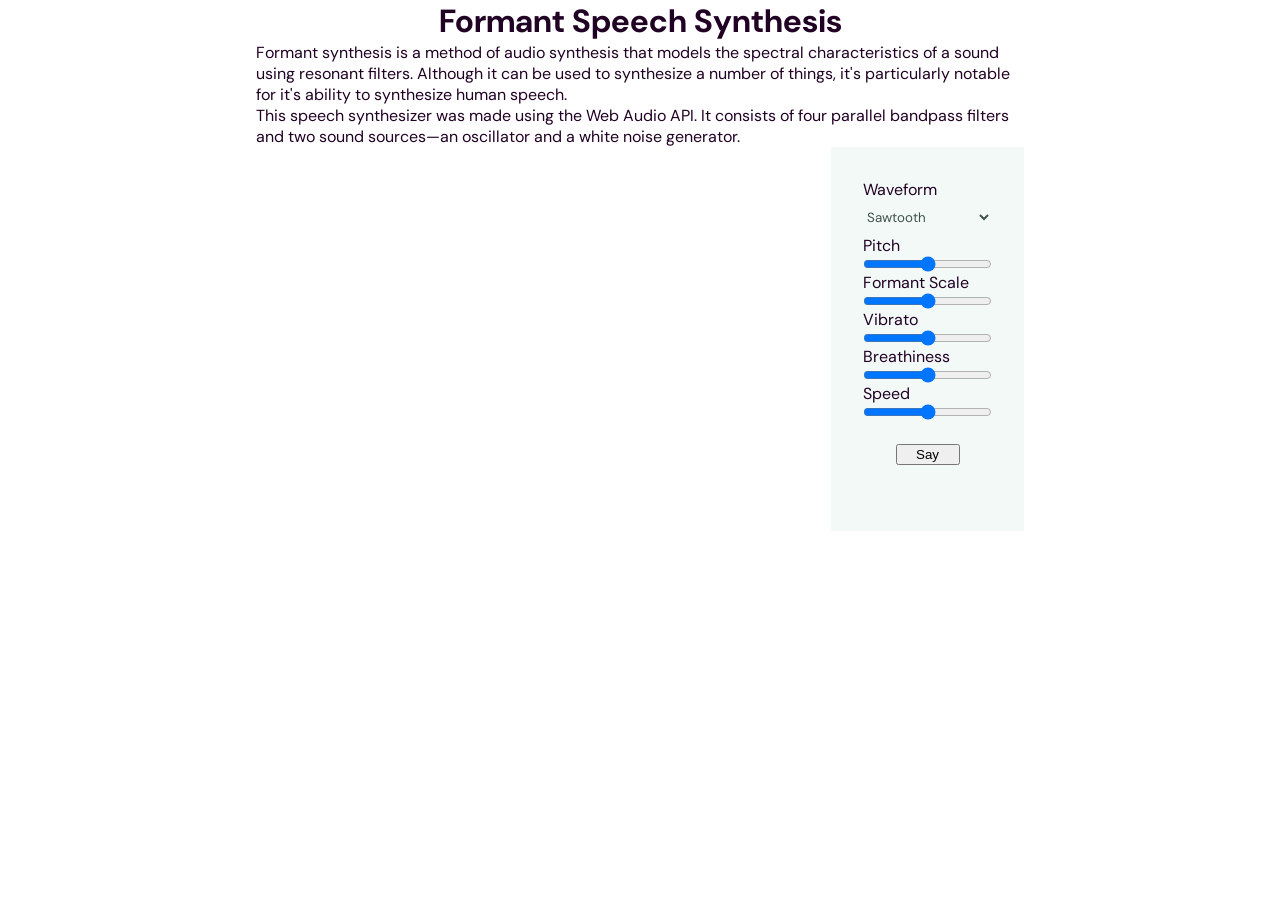
==== new-index.html @ 1978813b "Organizing and adding cmudict" ====
<!DOCTYPE html>
<html>

<head>
  <link rel="stylesheet" href="https://fonts.googleapis.com/css?family=DM+Sans">
  <link href="https://fonts.googleapis.com/css2?family=DM+Sans:wght@700&display=swap" rel="stylesheet">
  <link rel='stylesheet' href='https://fonts.googleapis.com/css?family=Source+Code+Pro'>

  <style>
    * {
      margin: 0;
      padding: 0;
      box-sizing: border-box;
    }
    
    body, textarea {
      background: #FEFFFE;
    }
    
    body, select {
      font-family: 'DM Sans', Calibri;
      color: #210124;
    }

    .container {
      width: 60%;
      margin: auto;
      
    }
    
    h1 {
      text-align: center;
    }
    
    .app-container {
      display: flex;
    }
    
    .text-container {
      flex-grow: 1;
    }
    
    textarea {
      resize: none;
      border: none;
      width: 100%;
      height: 100%;
      font-family: 'Source Code Pro';
    }
    
    .param-container {
      display: flex;
      flex-direction: column;
      background: #d4ebe44c;
      padding: 2rem;
      height: 24rem;
    }
    
    select {
      border: none;
      background: none;
      padding-top: 0.5rem;
      padding-bottom: 0.5rem;
      color: #40524c;
    }
    
    select:hover {
      background-color: #e0ebe89e;
    }
    
    button {
      width: 4rem;
      height: 1.3rem;
      margin: auto;
      margin-top: 1.5rem;
    }
    
  </style>

</head>

<body>

  <div class="container">
    <h1>Formant Speech Synthesis</h1>
    <p>Formant synthesis is a method of audio synthesis that models the spectral characteristics of a sound using resonant filters. Although it can be used to synthesize a number of things, it's particularly notable for it's ability to synthesize human speech.</p>
    <p>This speech synthesizer was made using the Web Audio API. It consists of four parallel bandpass filters and two sound sources—an oscillator and a white noise generator.</p>
    
    <div class="app-container">
      <div class="text-container">
        <textarea></textarea>
      </div>
      <div class="param-container">
        <label>Waveform</label>
        <select>
          <option>Sawtooth</option>
          <option>Square</option>
          <option>Noise</option>
        </select>
        <label>Pitch</label>
        <input type="range"/>
        <label>Formant Scale</label>
        <input type="range"/>
        <label>Vibrato</label>
        <input type="range"/>
        <label>Breathiness</label>
        <input type="range"/>
        <label>Speed</label>
        <input type="range"/>

        <button>Say</button>

       
      </div>
    </div>
  </div>

</body>
</html>
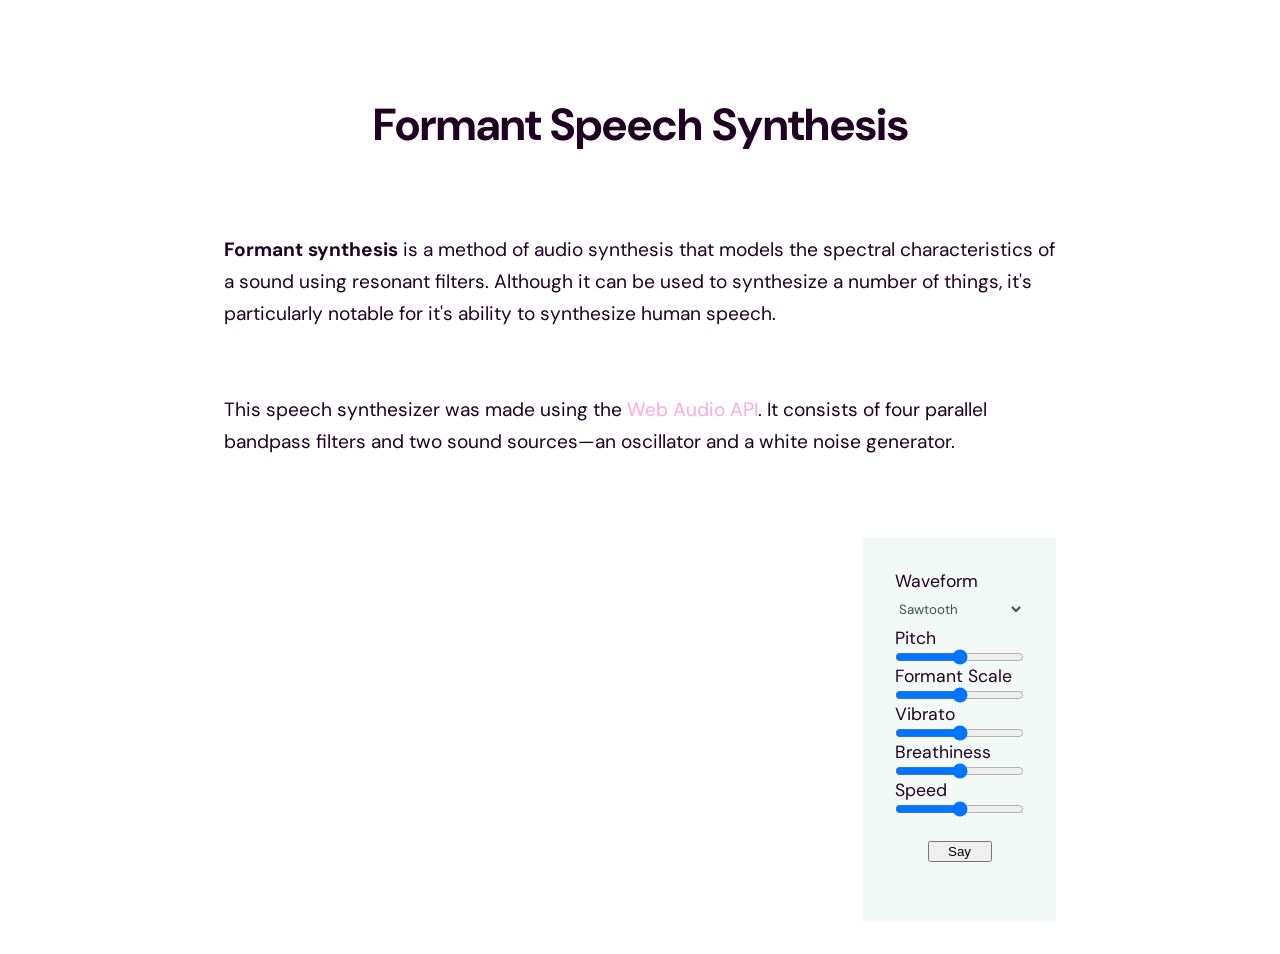
==== commit a6f7d689: "fixing glitch at start of words" ====
--- a/new-index.html
+++ b/new-index.html
@@ -11,6 +11,7 @@
       margin: 0;
       padding: 0;
       box-sizing: border-box;
+      /* border: 1px dashed; */
     }
     
     body, textarea {
@@ -23,17 +24,38 @@
     }
 
     .container {
-      width: 60%;
+      max-width: 60rem;
+      padding-left: 2rem;
+      padding-right: 2rem;
       margin: auto;
+      margin-top: 3rem;
+      margin-bottom: 2rem;
       
     }
     
     h1 {
       text-align: center;
+      font-size: 2.8rem;
+      padding: 3rem;
+    }
+
+    p {
+      font-size: 1.2rem;
+      line-height: 2rem;
+      padding: 4rem;
+      padding: 2rem;
+    }
+
+    a {
+      text-decoration: none;
+      color: #ff8ad8bd;
     }
     
     .app-container {
       display: flex;
+      margin-top: 3rem;
+      margin-left: 2rem;
+      margin-right: 2rem;
     }
     
     .text-container {
@@ -43,9 +65,15 @@
     textarea {
       resize: none;
       border: none;
+      outline: none;
       width: 100%;
       height: 100%;
       font-family: 'Source Code Pro';
+      font-size: 1.5rem;
+      line-height: 2rem;
+      text-transform: lowercase;
+      padding: 2rem;
+      padding-left: 0;
     }
     
     .param-container {
@@ -54,6 +82,10 @@
       background: #d4ebe44c;
       padding: 2rem;
       height: 24rem;
+    }
+
+    label {
+      font-size: 1.1rem;
     }
     
     select {
@@ -83,8 +115,8 @@
 
   <div class="container">
     <h1>Formant Speech Synthesis</h1>
-    <p>Formant synthesis is a method of audio synthesis that models the spectral characteristics of a sound using resonant filters. Although it can be used to synthesize a number of things, it's particularly notable for it's ability to synthesize human speech.</p>
-    <p>This speech synthesizer was made using the Web Audio API. It consists of four parallel bandpass filters and two sound sources—an oscillator and a white noise generator.</p>
+    <p><strong>Formant synthesis</strong> is a method of audio synthesis that models the spectral characteristics of a sound using resonant filters. Although it can be used to synthesize a number of things, it's particularly notable for it's ability to synthesize human speech.</p>
+    <p>This speech synthesizer was made using the <a href="https://webaudioapi.com/samples/">Web Audio API</a>. It consists of four parallel bandpass filters and two sound sources—an oscillator and a white noise generator.</p>
     
     <div class="app-container">
       <div class="text-container">
